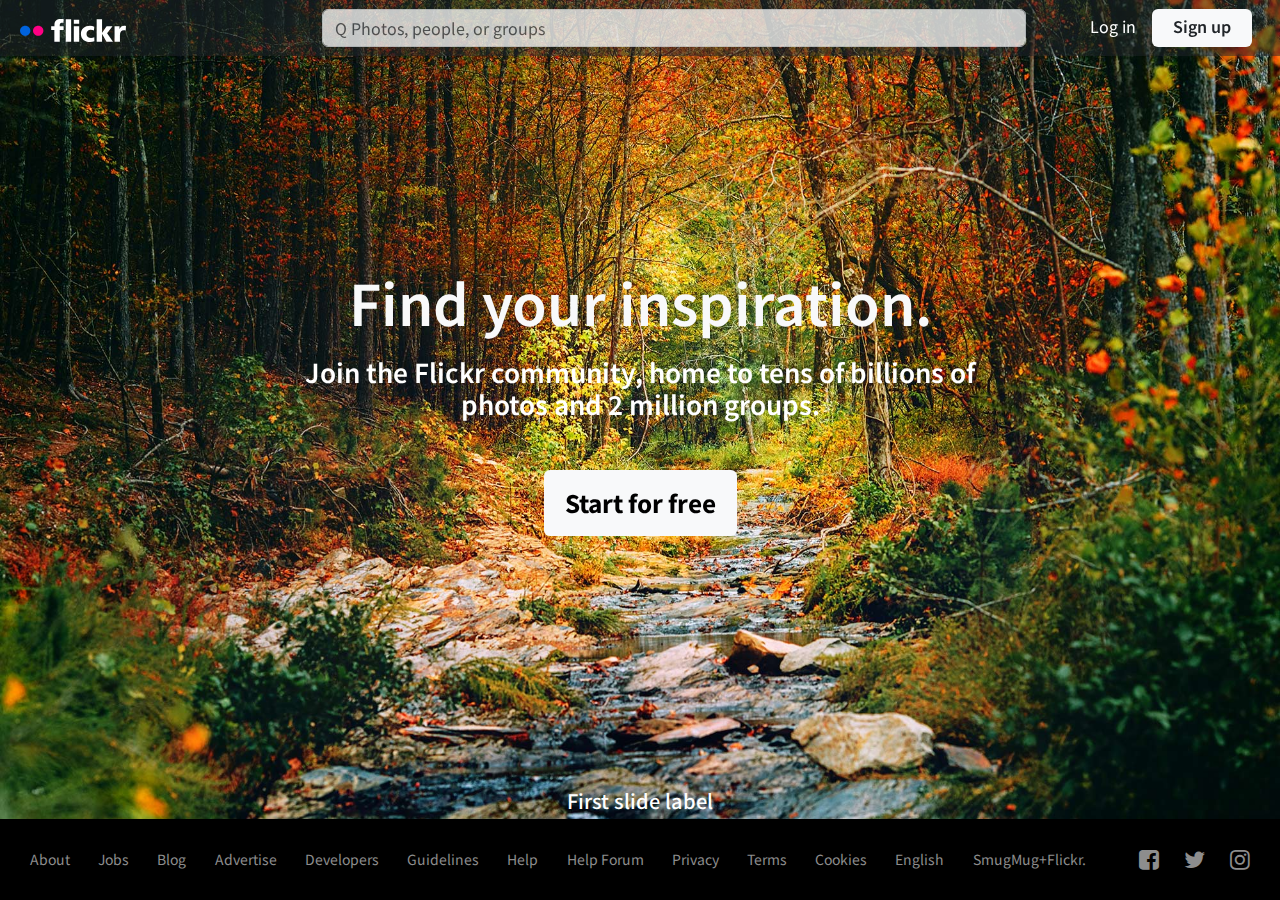
==== index.html @ 7827677e "Commit Flick 1" ====
<!DOCTYPE html>
<html lang="en">

<head>
    <meta charset="UTF-8">
    <meta name="viewport" content="width=device-width, initial-scale=1.0">
    <title>FInd your inspiration. | Flickr</title>
    <link rel="stylesheet" href="style.css">
    <link rel="stylesheet" href="bootstrap.css">
    <link rel="stylesheet" href="bootstrap.js">
    <link rel="preconnect" href="https://fonts.googleapis.com">
    <link rel="preconnect" href="https://fonts.gstatic.com" crossorigin>
    <link href="https://fonts.googleapis.com/css2?family=Noto+Sans+JP:wght@300;400;500;600;700;800;900&display=swap"
        rel="stylesheet">
    <link rel="icon" type="image/x-icon" href="images/download (1).png">
    <link href="https://cdn.jsdelivr.net/npm/bootstrap@5.3.2/dist/css/bootstrap.min.css" rel="stylesheet"
        integrity="sha384-T3c6CoIi6uLrA9TneNEoa7RxnatzjcDSCmG1MXxSR1GAsXEV/Dwwykc2MPK8M2HN" crossorigin="anonymous">
    <link rel="stylesheet" href="https://stackpath.bootstrapcdn.com/font-awesome/4.7.0/css/font-awesome.min.css">

<body>
    <!-- Nav Start -->
    <nav class="navbar bg-dark bg-opacity-50 position-absolute z-1 w-100">
        <div class="container-fluid">
            <a href="index.html" class="navbar-brand"><img
                    src="images/identity_flickr_com/flickr_logo_dots.7670d27a.svg" alt="" class="w-50 ms-2"></a>
            <form class="d-flex" role="search">
                <input class="form-control opacity-75 me-5" type="search" placeholder="Q Photos, people, or groups"
                    aria-label="Search" id="nav-input">
                <i class="fa fa-search fs-4 d-lg-none mt-2 d-md-none p-0 text-light" id="search"></i>
                <a href="log-in.html" class="text-decoration-none ms-3" type="submit" id="nav-link">Log in</a>
                <a href="sign-up.html" class="btn bg-light mx-3" type="submit" id="nav-btn">Sign up</a>
            </form>
        </div>
    </nav>
    <!-- Nav End -->
    <!-- Carousel Start -->
    <div id="carouselExampleAutoplaying" class="carousel slide" data-bs-ride="carousel">
        <div class="carousel-inner position-relative">
            <div class="carousel-item active">
                <img src="images/A_Time_of_Change_Rachel_Brokaw.jpg" class="d-block w-100" alt="...">
                <div class="carousel-caption mb-2 d-block d-md-block" id="swipe">
                    <h5>First slide label</h5>
                    <p>Nulla vitae elit libero, a pharetra augue mollis interdum.</p>
                </div>
            </div>
            <div class="carousel-item">
                <img src="images/benito_druck.jpg" class="d-block w-100" alt="...">
                <div class="carousel-caption mb-2 d-block d-md-block" id="swipe">
                    <h5>First slide label</h5>
                    <p>Nulla vitae elit libero, a pharetra augue mollis interdum.</p>
                </div>
            </div>
            <div class="carousel-item">
                <img src="images/Catwalk_am_Bahnhof_Zurich_Oerlikon_Peter_Arn.jpg" class="d-block w-100" alt="...">
                <div class="carousel-caption mb-2 d-block d-md-block" id="swipe">
                    <h5>First slide label</h5>
                    <p>Nulla vitae elit libero, a pharetra augue mollis interdum.</p>
                </div>
            </div>
            <div class="carousel-item">
                <img src="images/Cool_Power_commended-LPOTY_UK_Steve_Cole.jpg" class="d-block w-100" alt="...">
                <div class="carousel-caption mb-2 d-block d-md-block" id="swipe">
                    <h5>First slide label</h5>
                    <p>Nulla vitae elit libero, a pharetra augue mollis interdum.</p>
                </div>
            </div>
            <div class="carousel-item">
                <img src="images/Dawn_of_Another_Day_Sky_Matthews.jpg" class="d-block w-100" alt="...">
                <div class="carousel-caption mb-2 d-block d-md-block" id="swipe">
                    <h5>First slide label</h5>
                    <p>Nulla vitae elit libero, a pharetra augue mollis interdum.</p>
                </div>
            </div>
            <div class="carousel-item">
                <img src="images/Desert_Beauty_Christoph_Fischer (1).jpg" class="d-block w-100" alt="...">
                <div class="carousel-caption d-block mb-2 d-md-block" id="swipe">
                    <h5>First slide label</h5>
                    <p>Nulla vitae elit libero, a pharetra augue mollis interdum.</p>
                </div>
            </div>
            <div class="carousel-item">
                <img src="images/If_Only_We_Could_Turn_Back_Time_Anna_Kwa.jpg" class="d-block w-100" alt="...">
                <div class="carousel-caption d-block mb-2 d-md-block" id="swipe">
                    <h5>First slide label</h5>
                    <p>Nulla vitae elit libero, a pharetra augue mollis interdum.</p>
                </div>
            </div>
            <div class="carousel-item">
                <img src="images/Europes_best_View_Fabian_Fortmann.jpg" class="d-block w-100" alt="...">
                <div class="carousel-caption d-block mb-2 d-md-block" id="swipe">
                    <h5>First slide label</h5>
                    <p>Nulla vitae elit libero, a pharetra augue mollis interdum.</p>
                </div>
            </div>
            <div class="carousel-item">
                <img src="images/Fantasy_Island_Daniel_Cheong.jpg" class="d-block w-100" alt="...">
                <div class="carousel-caption d-block d-md-block mb-2" id="swipe">
                    <h5>First slide label</h5>
                    <p>Nulla vitae elit libero, a pharetra augue mollis interdum.</p>
                </div>
            </div>
            <div class="carousel-item">
                <img src="images/Frosch_Bokeh_2_Axel_F.jpg" class="d-block w-100" alt="...">
                <div class="carousel-caption d-block d-md-block mb-2" id="swipe">
                    <h5>First slide label</h5>
                    <p>Nulla vitae elit libero, a pharetra augue mollis interdum.</p>
                </div>
            </div>
            <div class="carousel-item">
                <img src="images/Happy_Birthday_Adam_Iwona_Podlasinska.jpg" class="d-block w-100" alt="...">
                <div class="carousel-caption d-block d-md-block mb-2" id="swipe">
                    <h5>First slide label</h5>
                    <p>Nulla vitae elit libero, a pharetra augue mollis interdum.</p>
                </div>
            </div>
            <div class="carousel-item">
                <img src="images/benito_druck.jpg" class="d-block w-100" alt="...">
                <div class="carousel-caption mb-2 d-block d-md-block" id="swipe">
                    <h5>First slide label</h5>
                    <p>Nulla vitae elit libero, a pharetra augue mollis interdum.</p>
                </div>
            </div>
            <div class="carousel-item">
                <img src="images/Catwalk_am_Bahnhof_Zurich_Oerlikon_Peter_Arn.jpg" class="d-block w-100" alt="...">
                <div class="carousel-caption mb-2 d-block d-md-block" id="swipe">
                    <h5>First slide label</h5>
                    <p>Nulla vitae elit libero, a pharetra augue mollis interdum.</p>
                </div>
            </div>
            <div class="carousel-item">
                <img src="images/Cool_Power_commended-LPOTY_UK_Steve_Cole.jpg" class="d-block w-100" alt="...">
                <div class="carousel-caption mb-2 d-block d-md-block" id="swipe">
                    <h5>First slide label</h5>
                    <p>Nulla vitae elit libero, a pharetra augue mollis interdum.</p>
                </div>
            </div>
            <div class="carousel-item">
                <img src="images/Dawn_of_Another_Day_Sky_Matthews.jpg" class="d-block w-100" alt="...">
                <div class="carousel-caption mb-2 d-block d-md-block" id="swipe">
                    <h5>First slide label</h5>
                    <p>Nulla vitae elit libero, a pharetra augue mollis interdum.</p>
                </div>
            </div>
            <div class="carousel-item">
                <img src="images/Desert_Beauty_Christoph_Fischer (1).jpg" class="d-block w-100" alt="...">
                <div class="carousel-caption d-block mb-2 d-md-block" id="swipe">
                    <h5>First slide label</h5>
                    <p>Nulla vitae elit libero, a pharetra augue mollis interdum.</p>
                </div>
            </div>
            <div class="carousel-item">
                <img src="images/If_Only_We_Could_Turn_Back_Time_Anna_Kwa.jpg" class="d-block w-100" alt="...">
                <div class="carousel-caption d-block mb-2 d-md-block" id="swipe">
                    <h5>First slide label</h5>
                    <p>Nulla vitae elit libero, a pharetra augue mollis interdum.</p>
                </div>
            </div>
            <div class="carousel-item">
                <img src="images/Europes_best_View_Fabian_Fortmann.jpg" class="d-block w-100" alt="...">
                <div class="carousel-caption d-block mb-2 d-md-block" id="swipe">
                    <h5>First slide label</h5>
                    <p>Nulla vitae elit libero, a pharetra augue mollis interdum.</p>
                </div>
            </div>
            <div class="carousel-item">
                <img src="images/Fantasy_Island_Daniel_Cheong.jpg" class="d-block w-100" alt="...">
                <div class="carousel-caption d-block d-md-block mb-2" id="swipe">
                    <h5>First slide label</h5>
                    <p>Nulla vitae elit libero, a pharetra augue mollis interdum.</p>
                </div>
            </div>
            <div class="carousel-item">
                <img src="images/Frosch_Bokeh_2_Axel_F.jpg" class="d-block w-100" alt="...">
                <div class="carousel-caption d-block d-md-block mb-2" id="swipe">
                    <h5>First slide label</h5>
                    <p>Nulla vitae elit libero, a pharetra augue mollis interdum.</p>
                </div>
            </div>
            <div class="carousel-item">
                <img src="images/Happy_Birthday_Adam_Iwona_Podlasinska.jpg" class="d-block w-100">
                <div class="carousel-caption d-block d-md-block mb-2" id="swipe">
                    <h5>First slide label</h5>
                    <p>Nulla vitae elit libero, a pharetra augue mollis interdum.</p>
                </div>
            </div>

            <!-- captions -->
            <div id="captions">
                <h1 class="text-light">Find your inspiration.</h1>
                <p>Join the Flickr community, home to tens of billions of <br>
                    photos and 2 million groups.</p>
                <a href="sign-up.html" class="btn bg-light" type="submit">Start for free</a>
            </div>
        </div>
    </div>
    <!-- carousel End -->

    <!-------- footer ------->
    <footer id="footer">
        <a href="">About</a>
        <a href="">Jobs</a>
        <a href="">Blog</a>
        <a href="">Advertise</a>
        <a href="">Developers</a>
        <a href="">Guidelines</a>
        <a href="">Help</a>
        <a href="">Help Forum</a>
        <a href="">Privacy</a>
        <a href="">Terms</a>
        <a href="">Cookies</a>
        <a href="">English</a>
        <a href="">SmugMug+Flickr.</a>
        <span id="footdiv">
            <i class="fa fa-facebook-square"></i>
            <i class="fa fa-twitter"></i>
            <i class="fa fa-instagram"></i>
        </span>
    </footer>


    <script src="https://cdn.jsdelivr.net/npm/bootstrap@5.3.2/dist/js/bootstrap.bundle.min.js"
        integrity="sha384-C6RzsynM9kWDrMNeT87bh95OGNyZPhcTNXj1NW7RuBCsyN/o0jlpcV8Qyq46cDfL"
        crossorigin="anonymous"></script>

</html>
---- style.css ----
/* UNiversal Start */
* {
    margin: 0px;
    padding: 0px;
    box-sizing: border-box;
    font-family: 'Noto Sans JP', sans-serif;
}

/* Universal End */

/* Nav Start */
#nav-input {
    width: 55vw;
    height: 30%;
    border-radius: 20x;
}

#nav-link {
    font-size: 16px;
    margin-top: 5px;
    font-weight: 400;
    color: white;

}

#nav-btn {
    line-height: 32px;
    font-size: 16px;
    padding: 0px 20px;
    font-weight: 600;
}

#nav-btn:hover {
    color: #7f7f7f;
}

#nav-btn:active {
    border: 3px solid #7f7f7f;
}

/* Nav End */


@media screen and (max-width:700px) {
    #nav {
        display: flex;
        flex-direction: row;
        flex-wrap: nowrap;
    }

    #nav-input {
        display: none;
    }

    #nav-link {
        border: 2px solid #ffffff;
        padding: 2px;
        margin-right: 5px;
    }

    #nav-btn {
        display: none;
    }

    #carouselExampleAutoplaying img {
        width: auto;
        height: auto;
    }
}

/* Carousel Start */
#carouselExampleAutoplaying img {
    width: 100vw;
    height: 100vh;
}

#captions {
    width: 90%;
    color: #ffff;
    position: absolute;
    top: 45%;
    left: 50%;
    transform: translate(-50%, -50%);
    text-align: center;
}

#captions h1 {
    font-weight: 600;
    line-height: 56px;
    font-size: 56px;
    margin-bottom: 5px;
}

#captions p {
    font-size: 26px;
    line-height: 32px;
    margin-top: 26px;
    font-weight: 600;
    margin-bottom: 50px;
}

#captions a {
    font-weight: 800;
    font-size: 24px;
    line-height: 64px;
    padding: 0px 20px;
    margin: 0px;
    color: #000000;
}

#captions a:hover {
    color: #7f7f7f;
}

#captions a:active {
    border: 1px solid #7f7f7f;
}

#swipe {
    font-size: 10px;
}

@media screen and (max-width:700px) {
    #captions h1 {
        font-size: 34px;
        line-height: 34px;
        margin-bottom: 20px;
    }

    #captions p {
        display: none;
    }

    #captions a {
        font-size: 15px;
        padding: 0px 10px;
        line-height: 37px;
        font-weight: 600;
        align-items: center;
        border-radius: 2px;
    }
}

#footer {
    width: 100%;
    position: absolute;
    top: 91%;
    background-color: #000000;
    height: 9%;
    display: flex;
    align-items: center;
    justify-content: space-between;
    padding: 0px 30px;
}

#footdiv {
    margin: 0px;
    display: flex;
    align-items: center;
    justify-content: space-between;
}

#footdiv i {
    font-size: 23px;
    color: #8d8d8d;
    margin-left: 25px;
}

@media screen and (max-width:700px) {
    #footer {
        height: 110%;
        flex-direction: column;
    }

    #footdiv {
        display: flex;
        align-items: center;
        justify-content: space-between;
    }

    #footdiv i {
        border: none;
        font-size: 30px;
    }

}

#footer a {
    color: #8d8d8d;
    font-size: 14px;
    font-weight: 400;
    padding: 0px;
    margin: 0px;
    text-align: center;
    line-height: 16.8px;
    text-decoration: none;
}

@media screen and (max-width:700px) {
    #footer a {
        border-bottom: 1px solid #8d8d8d;
        text-align: start;
        padding: 12px 0px;
        margin: 0px;
        width: 100%;
    }
}

/*---------- Sign-up ----------*/

#body {
    background-image: url(images/identity_flickr_com/033120190455-by-Henry.2edde7a9\ \(1\).jpg);
    background-position: bottom;
    height: 55vh;
    background-size: cover;
    background-attachment: fixed;
}

#inter {
    width: 100%;
    position: fixed;
}

#inter img {
    width: 40%;
    margin: 0px;
}

#sign {
    width: 30%;
    height: 95vh;
    background-color: #ffffff;
    margin: auto;
    padding-top: 60px;
}

#sign h6 {
    line-height: 26px;
    font-size: 18px;
    color: #212124;
    font-weight: 400;
    text-align: center;
    margin: 0px 0px 12px;
}

#sign form {
    padding-left: 30px;
    padding-right: 30px;
}

#sign input {
    color: #212124;
    font-size: 16px;
    line-height: 20.8px;
    padding: 16.2px 16px 16.2px;
    font-weight: 400;
    text-align: start;
    margin-bottom: 10px;
    border-color: #8b8b8b;
}

#sign button {
    padding: 8px 130px;
    margin: 32px 0px 10px;
    line-height: 20.8px;
    font-size: 16px;
    font-weight: 600;
    text-align: center;
    color: #ffffff;
    background-color: #128fdc;
    border: none;
    border-radius: 3px;
    transition: 0.5s;
}

#sign:hover button {
    background-color: #2aa2ec;
}

#four {
    font-size: 14px;
    padding-bottom: 10px;
    margin: 0px 30px;
    border-bottom: 1px solid #888888;
}

#engs {
    margin: -70px 110px 0px 225px;
}




/*-------- Log in page --------*/
#body-log {
    background-image: url(images/identity_flickr_com/033120190455-by-Henry.2edde7a9\ \(1\).jpg);
    background-position: center;
    height: 55vh;
    background-size: cover;
}

#log {
    width: 28%;
    height: 42vh;
    margin: auto;
    transform: translateY(80%);
    background-color: #ffffff;
    border-radius: 3px;
}

@media screen and (max-width:700px) {
    #body-log {
        background-image: none;
        background-color: #ffffff;
    }

    #log {
        width: 80%;
        height: 20vh;
    }
}

#log img {
    width: 10%;
    transform: translate(160px, 15px);
}

@media screen and (max-width:700px) {
    #log img {
        width: 15%;
    }
}

#login {
    z-index: 100;
    font-size: 20px;
    font-weight: 400;
    line-height: 26px;
    color: #212124;
    transform: translate(110px, 15px);
}

#log input {
    width: 85%;
    margin-left: 7%;
    margin-top: 10%;
    height: 20%;
    border: 1px solid #919191;
}

#log:hover input {
    border: 1px solid rgb(132, 132, 248);
}

@media screen and (max-width:700px) {
    #log input {
        width: 85%;
        margin-left: 0%;
        margin-top: 0%;
        height: 20%;
        border: 1px solid #919191;
    }
    #login {
        margin: auto;
    }

    #log button {
        margin: 0px 0px;
        margin-left: 0%;
    }

    #eng {
        margin: 0px;
    }
}

#log button {
    padding: 2% 38%;
    margin: 9% 0px 0px;
    margin-left: 7%;
    line-height: 20.8px;
    font-size: 16px;
    font-weight: 600;
    text-align: center;
    color: #ffffff;
    background-color: #128fdc;
    border: none;
    border-radius: 3px;
    transition: 0.5s;
}

#log:hover button {
    background-color: #2aa2ec;
}

#member {
    font-size: 14px;
    transform: translate(70px, 15px);
    margin: auto;
}

#eng {
    margin: 14% 10% -3% 21%;
}
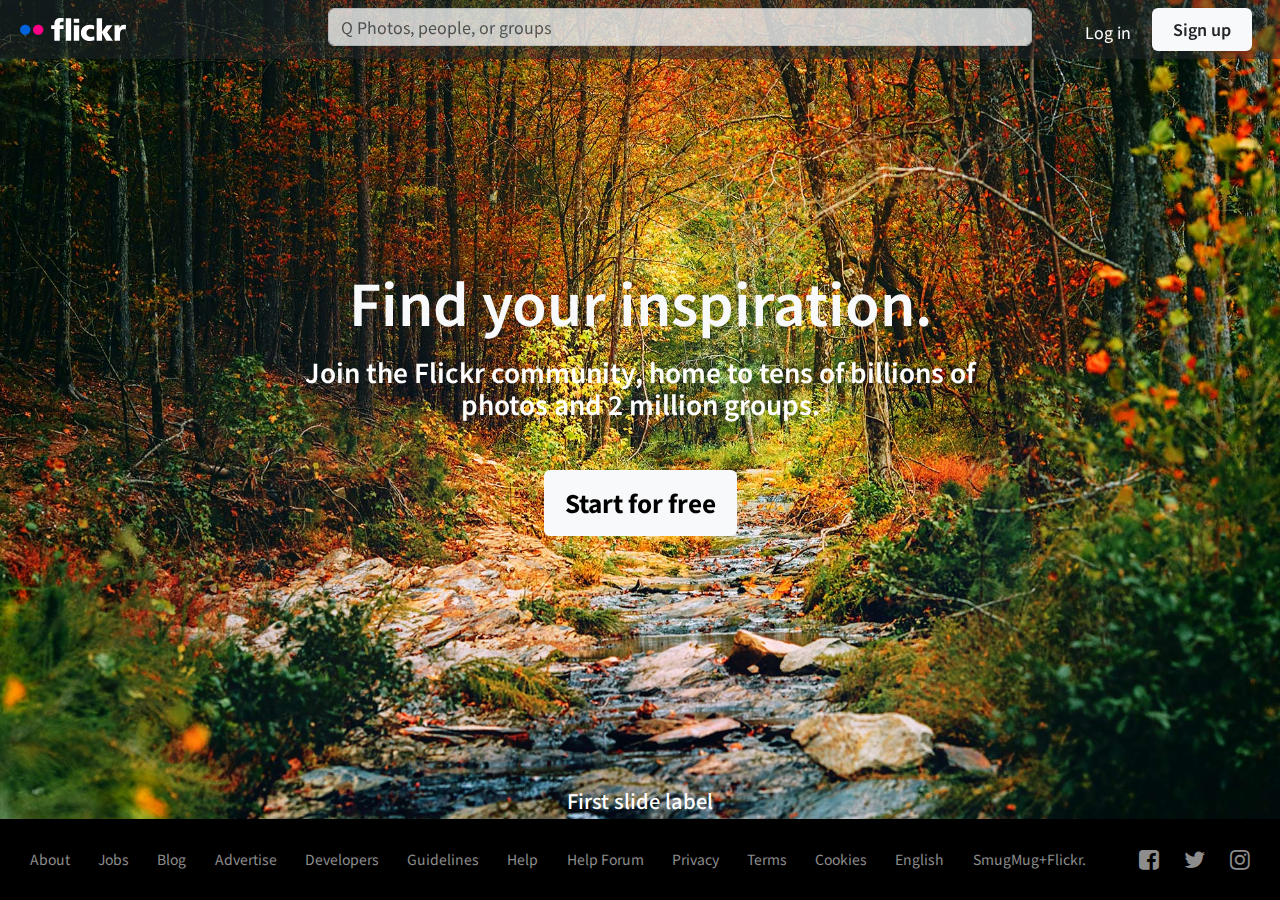
==== commit 349643e7: "Update 1" ====
--- a/index.html
+++ b/index.html
@@ -20,15 +20,15 @@
 <body>
     <!-- Nav Start -->
     <nav class="navbar bg-dark bg-opacity-50 position-absolute z-1 w-100">
-        <div class="container-fluid">
-            <a href="index.html" class="navbar-brand"><img
-                    src="images/identity_flickr_com/flickr_logo_dots.7670d27a.svg" alt="" class="w-50 ms-2"></a>
+        <div class="container-fluid" id="inline">
+            <a href="index.html" class="navbar-brand me-0"><img
+                    src="images/identity_flickr_com/flickr_logo_dots.7670d27a.svg" alt="" class="w-50 ms-2 pe-0 d-block"></a>
             <form class="d-flex" role="search">
                 <input class="form-control opacity-75 me-5" type="search" placeholder="Q Photos, people, or groups"
                     aria-label="Search" id="nav-input">
                 <i class="fa fa-search fs-4 d-lg-none mt-2 d-md-none p-0 text-light" id="search"></i>
-                <a href="log-in.html" class="text-decoration-none ms-3" type="submit" id="nav-link">Log in</a>
-                <a href="sign-up.html" class="btn bg-light mx-3" type="submit" id="nav-btn">Sign up</a>
+                <a href="log-in.html" class="text-decoration-none btn px-1" type="submit" id="nav-link">Log in</a>
+                <a href="sign-up.html" class="btn pt-1 text-decoration-none bg-light mx-3" type="submit" id="nav-btn">Sign up</a>
             </form>
         </div>
     </nav>
--- a/style.css
+++ b/style.css
@@ -41,7 +41,7 @@
 /* Nav End */
 
 
-@media screen and (max-width:700px) {
+@media screen and (max-width:1024px) {
     #nav {
         display: flex;
         flex-direction: row;
@@ -120,7 +120,7 @@
     font-size: 10px;
 }
 
-@media screen and (max-width:700px) {
+@media screen and (max-width:1024px) {
     #captions h1 {
         font-size: 34px;
         line-height: 34px;
@@ -166,7 +166,7 @@
     margin-left: 25px;
 }
 
-@media screen and (max-width:700px) {
+@media screen and (max-width:1024px) {
     #footer {
         height: 110%;
         flex-direction: column;
@@ -196,7 +196,7 @@
     text-decoration: none;
 }
 
-@media screen and (max-width:700px) {
+@media screen and (max-width:1024px) {
     #footer a {
         border-bottom: 1px solid #8d8d8d;
         text-align: start;
@@ -285,120 +285,152 @@
 }
 
 #engs {
-    margin: -70px 110px 0px 225px;
+    padding: 0px 0px;
 }
 
 
 
 
 /*-------- Log in page --------*/
-#body-log {
-    background-image: url(images/identity_flickr_com/033120190455-by-Henry.2edde7a9\ \(1\).jpg);
-    background-position: center;
-    height: 55vh;
-    background-size: cover;
-}
-
-#log {
-    width: 28%;
-    height: 42vh;
-    margin: auto;
-    transform: translateY(80%);
-    background-color: #ffffff;
-    border-radius: 3px;
-}
+@media (min-width: 700px) and (max-width: 1440px) {
+    #body-log {
+        background-image: url(images/identity_flickr_com/033120190455-by-Henry.2edde7a9\ \(1\).jpg);
+        background-position: center;
+        height: 55vh;
+        background-size: cover;
+    }
+
+    #log {
+        width: 28%;
+        height: 42vh;
+        margin: auto;
+        transform: translateY(80%);
+        background-color: #ffffff;
+        border-radius: 3px;
+    }
+
+    #log button {
+        padding: 2% 38%;
+        margin: 9% 0px 0px;
+        margin-left: 7%;
+        line-height: 20.8px;
+        font-size: 16px;
+        font-weight: 600;
+        text-align: center;
+        color: #ffffff;
+        background-color: #128fdc;
+        border: none;
+        border-radius: 3px;
+        transition: 0.5s;
+    }
+
+    #log:hover button {
+        background-color: #2aa2ec;
+    }
+
+    #member {
+        font-size: 14px;
+        transform: translate(70px, 15px);
+        margin: auto;
+    }
+
+    #log img {
+        width: 10%;
+        transform: translate(160px, 15px);
+    }
+
+    #login {
+        z-index: 100;
+        font-size: 20px;
+        font-weight: 400;
+        line-height: 26px;
+        color: #212124;
+        transform: translate(110px, 15px);
+    }
+
+    #log input {
+        width: 85%;
+        margin-left: 7%;
+        margin-top: 10%;
+        height: 20%;
+        border: 1px solid #919191;
+    }
+
+    #log:hover input {
+        border: 1px solid rgb(132, 132, 248);
+    }
+}
+
+
 
 @media screen and (max-width:700px) {
+    #log img {
+        width: 15%;
+        z-index: 100;
+        margin-top: 20%;
+        margin-bottom: -20%;
+        margin-left: 50%;
+
+    }
+
+    input {
+        width: 92%;
+        margin-left: 12%;
+        margin-top: 5%;
+        height: 40%;
+        border: 1px solid #919191;
+    }
+
+    input:hover {
+        border: 1px solid rgb(132, 132, 248);
+    }
+
+    #login {
+        font-size: 20px;
+        font-weight: 400;
+        line-height: 26px;
+        color: #212124;
+        margin-top: 20%;
+        margin-left: 35%;
+    }
+
+    button {
+        padding: 2% 43%;
+        margin: 9% 0px 0px;
+        margin-left: 12%;
+        line-height: 20.8px;
+        font-size: 16px;
+        font-weight: 600;
+        text-align: center;
+        color: #ffffff;
+        background-color: #128fdc;
+        border: none;
+        border-radius: 3px;
+        transition: 0.5s;
+    }
+
+    #member {
+        margin-left: 13%;
+        margin-top: 5%;
+        font-size: 14px;
+    }
+
+    #eng {
+        margin: 0px;
+    }
+
+    #nit {
+        color: black;
+    }
+
     #body-log {
         background-image: none;
         background-color: #ffffff;
+        overflow: hidden;
     }
 
     #log {
         width: 80%;
         height: 20vh;
     }
-}
-
-#log img {
-    width: 10%;
-    transform: translate(160px, 15px);
-}
-
-@media screen and (max-width:700px) {
-    #log img {
-        width: 15%;
-    }
-}
-
-#login {
-    z-index: 100;
-    font-size: 20px;
-    font-weight: 400;
-    line-height: 26px;
-    color: #212124;
-    transform: translate(110px, 15px);
-}
-
-#log input {
-    width: 85%;
-    margin-left: 7%;
-    margin-top: 10%;
-    height: 20%;
-    border: 1px solid #919191;
-}
-
-#log:hover input {
-    border: 1px solid rgb(132, 132, 248);
-}
-
-@media screen and (max-width:700px) {
-    #log input {
-        width: 85%;
-        margin-left: 0%;
-        margin-top: 0%;
-        height: 20%;
-        border: 1px solid #919191;
-    }
-    #login {
-        margin: auto;
-    }
-
-    #log button {
-        margin: 0px 0px;
-        margin-left: 0%;
-    }
-
-    #eng {
-        margin: 0px;
-    }
-}
-
-#log button {
-    padding: 2% 38%;
-    margin: 9% 0px 0px;
-    margin-left: 7%;
-    line-height: 20.8px;
-    font-size: 16px;
-    font-weight: 600;
-    text-align: center;
-    color: #ffffff;
-    background-color: #128fdc;
-    border: none;
-    border-radius: 3px;
-    transition: 0.5s;
-}
-
-#log:hover button {
-    background-color: #2aa2ec;
-}
-
-#member {
-    font-size: 14px;
-    transform: translate(70px, 15px);
-    margin: auto;
-}
-
-#eng {
-    margin: 14% 10% -3% 21%;
 }